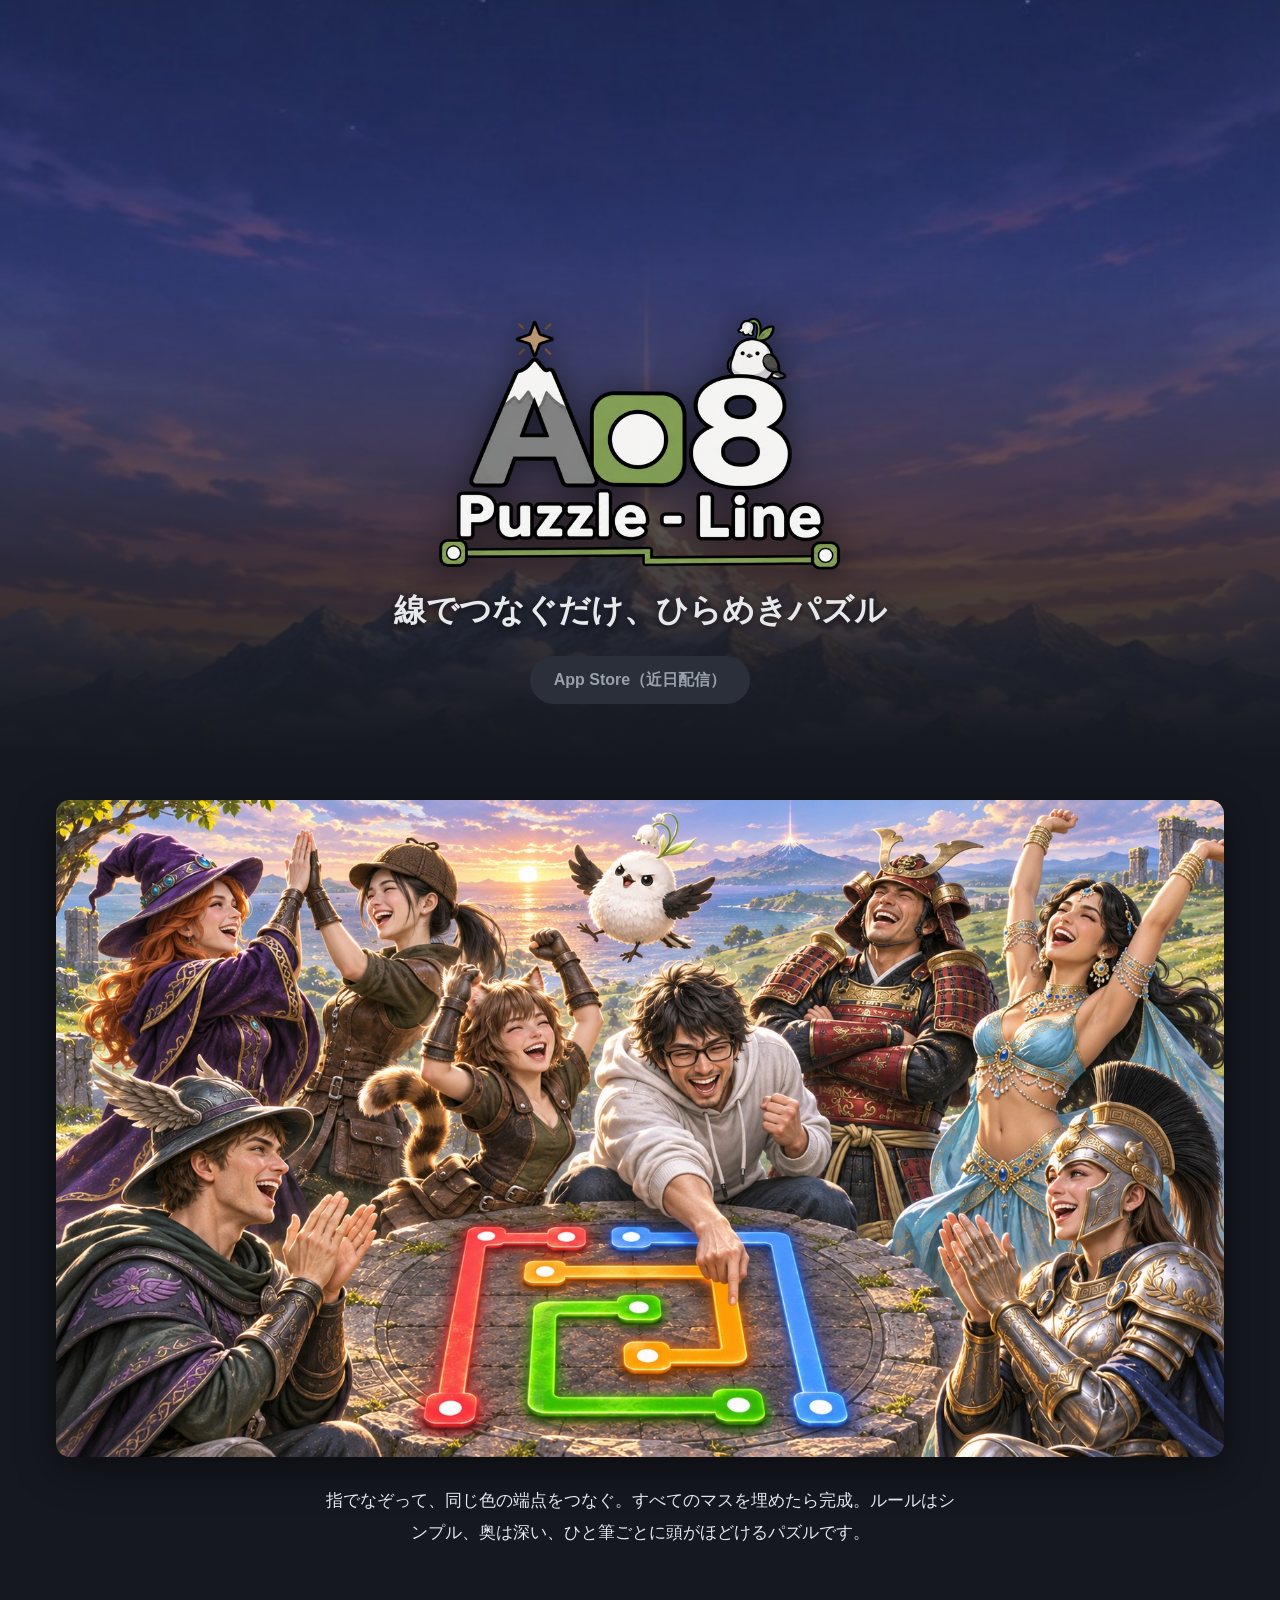
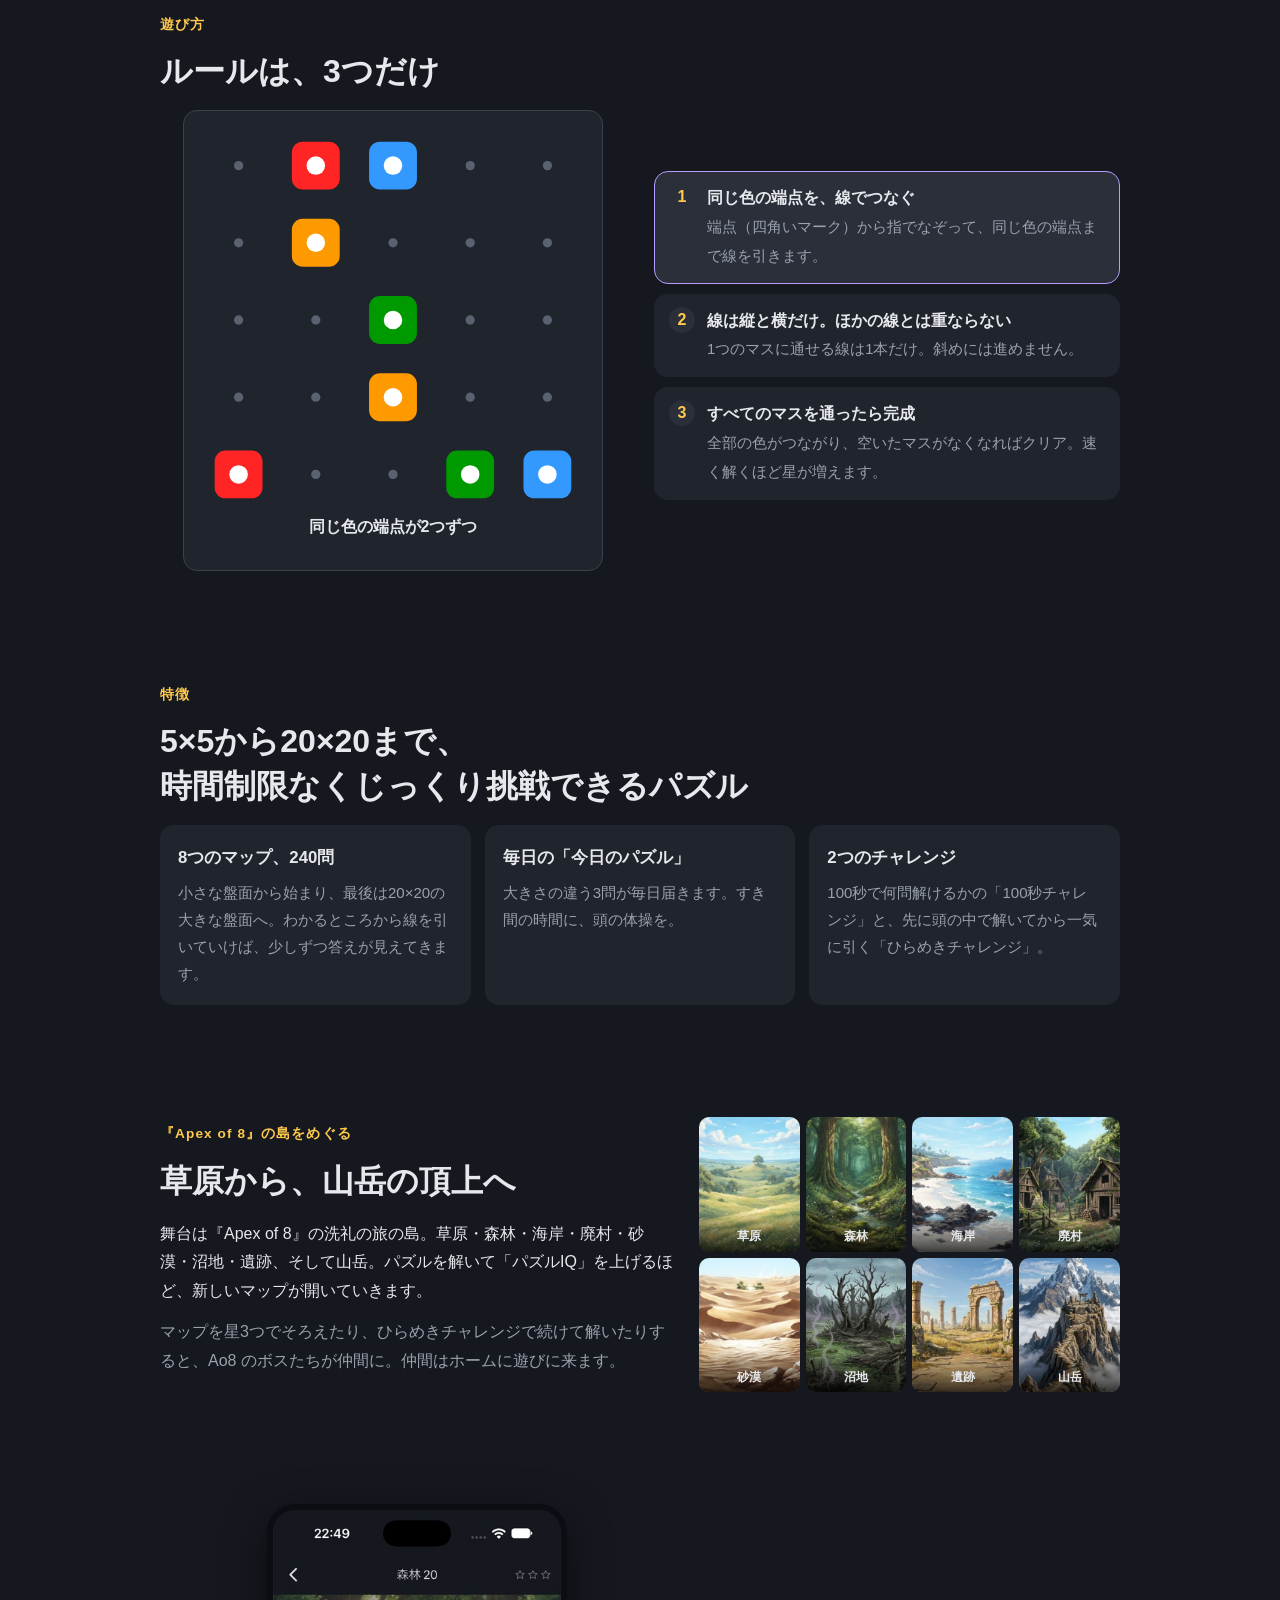
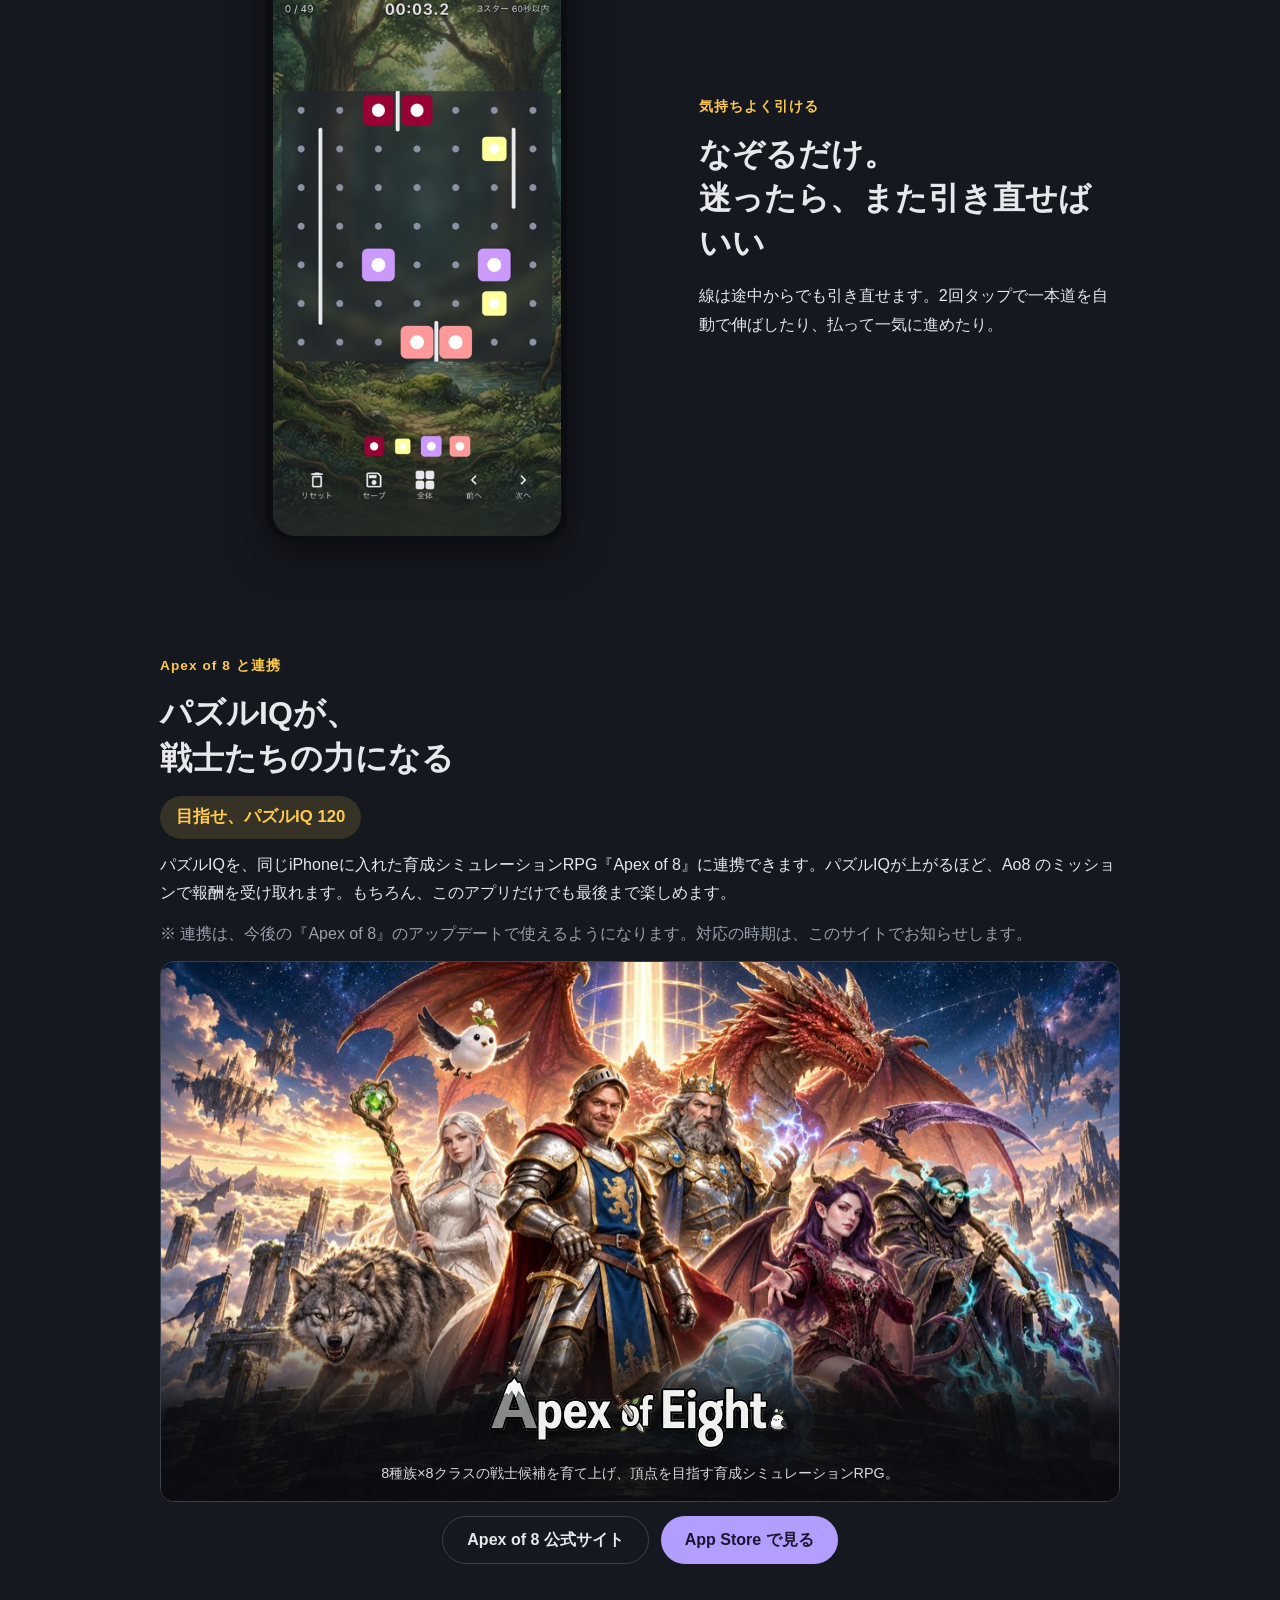
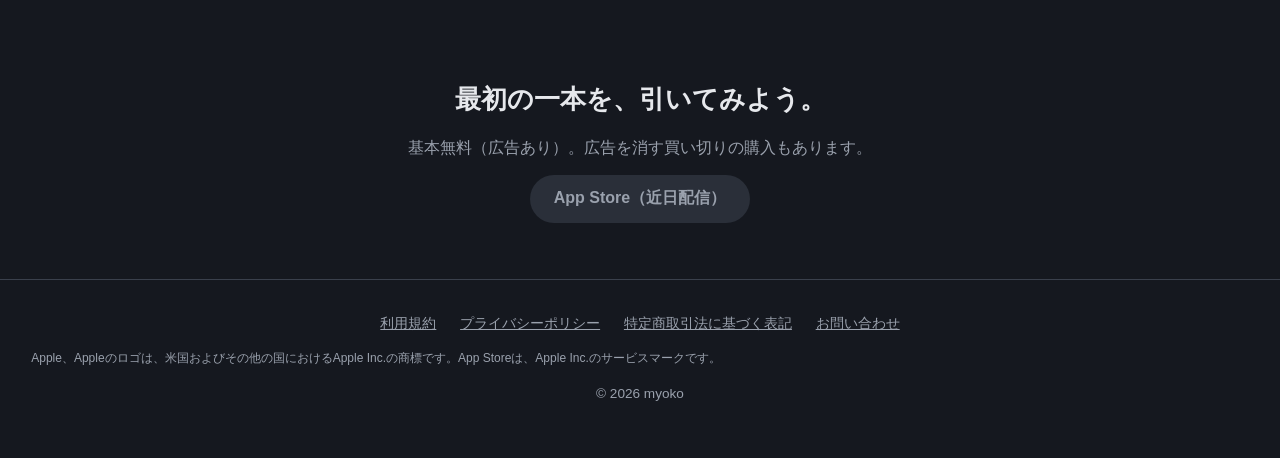
==== ao8line/index.html @ 6b2da0e9 "lineパズル関連ページを追加" ====
<!doctype html>
<html lang="ja">
<head>
  <meta charset="utf-8">
  <meta name="viewport" content="width=device-width, initial-scale=1">
  <title>Ao8 Puzzle - Line ― 線でつなぐだけ、ひらめきパズル</title>
  <meta name="description" content="同じ色の端点を線でつなぎ、すべてのマスを埋めるパズル。『Apex of 8』の島をめぐる8つのマップ、240問。パズルIQを上げて、Apex of 8 で使える報酬も。">
  <meta property="og:type" content="website">
  <meta property="og:title" content="Ao8 Puzzle - Line ― 線でつなぐだけ、ひらめきパズル">
  <meta property="og:description" content="同じ色の端点を線でつなぎ、すべてのマスを埋めるパズル。『Apex of 8』の島をめぐる8つのマップ、240問。">
  <meta property="og:url" content="https://m-yokom.github.io/ao8line/">
  <!-- リンクカード用の画像（1200×630。キービジュアル B2 の中央を切り出したもの） -->
  <meta property="og:image" content="https://m-yokom.github.io/ao8line/assets/img/ogp.jpg">
  <meta property="og:image:width" content="1200">
  <meta property="og:image:height" content="630">
  <meta name="twitter:card" content="summary_large_image">
  <meta name="theme-color" content="#15181f">
  <link rel="icon" href="assets/icon.png">
  <link rel="apple-touch-icon" href="assets/icon.png">
  <link rel="stylesheet" href="assets/style.css">
  <script src="assets/site.js" defer></script>
  <script src="assets/rules.js" defer></script>
</head>
<body class="lp">

<!-- ヒーロー -->
<header class="hero">
  <img class="logo" src="assets/logo.png" alt="Ao8 Puzzle - Line">
  <p class="catch">線でつなぐだけ、ひらめきパズル</p>
  <div class="store-buttons">
    <a class="btn" data-store="ios">App Storeでダウンロード</a>
  </div>
</header>

<!-- キービジュアル（docs/image_prompts.md §2）。assets/img/key_visual.jpg を置くと表示される。無い間は何も出さない -->
<div class="key-visual">
  <img src="assets/img/key_visual.jpg" alt="Apex of 8 の仲間たちが、線をつなぐパズルの完成を喜んでいるイラスト" onerror="this.remove();">
  <p class="lead">指でなぞって、同じ色の端点をつなぐ。すべてのマスを埋めたら完成。ルールはシンプル、奥は深い、ひと筆ごとに頭がほどけるパズルです。</p>
</div>

<!-- 遊び方（アニメーション） -->
<section id="rules">
  <div class="wrap">
    <p class="eyebrow">遊び方</p>
    <h2>ルールは、3つだけ</h2>
    <div class="rules">
      <div class="demo">
        <canvas id="rule-demo" aria-label="5×5の見本の問題を、同じ色の端点どうしを線でつないで解いていくアニメーション" role="img"></canvas>
        <p class="demo-caption" id="rule-caption" aria-live="polite">同じ色の端点が2つずつ</p>
      </div>
      <ol class="rule-list">
        <li><b>同じ色の端点を、線でつなぐ</b><span>端点（四角いマーク）から指でなぞって、同じ色の端点まで線を引きます。</span></li>
        <li><b>線は縦と横だけ。ほかの線とは重ならない</b><span>1つのマスに通せる線は1本だけ。斜めには進めません。</span></li>
        <li><b>すべてのマスを通ったら完成</b><span>全部の色がつながり、空いたマスがなくなればクリア。速く解くほど星が増えます。</span></li>
      </ol>
    </div>
  </div>
</section>

<!-- 特徴 -->
<section>
  <div class="wrap">
    <p class="eyebrow">特徴</p>
    <h2>5×5から20×20まで、<br>時間制限なくじっくり挑戦できるパズル</h2>
    <div class="points">
      <div class="point">
        <h3>8つのマップ、240問</h3>
        <p>小さな盤面から始まり、最後は20×20の大きな盤面へ。わかるところから線を引いていけば、少しずつ答えが見えてきます。</p>
      </div>
      <div class="point">
        <h3>毎日の「今日のパズル」</h3>
        <p>大きさの違う3問が毎日届きます。すき間の時間に、頭の体操を。</p>
      </div>
      <div class="point">
        <h3>2つのチャレンジ</h3>
        <p>100秒で何問解けるかの「100秒チャレンジ」と、先に頭の中で解いてから一気に引く「ひらめきチャレンジ」。</p>
      </div>
    </div>
  </div>
</section>

<!-- 島をめぐる -->
<section>
  <div class="wrap feature">
    <div>
      <p class="eyebrow">『Apex of 8』の島をめぐる</p>
      <h2>草原から、山岳の頂上へ</h2>
      <p>舞台は『Apex of 8』の洗礼の旅の島。草原・森林・海岸・廃村・砂漠・沼地・遺跡、そして山岳。パズルを解いて「パズルIQ」を上げるほど、新しいマップが開いていきます。</p>
      <p class="muted">マップを星3つでそろえたり、ひらめきチャレンジで続けて解いたりすると、Ao8 のボスたちが仲間に。仲間はホームに遊びに来ます。</p>
    </div>
    <div class="areas">
      <figure><img src="assets/img/area_grassland.jpg" alt="草原" loading="lazy"><figcaption>草原</figcaption></figure>
      <figure><img src="assets/img/area_forest.jpg" alt="森林" loading="lazy"><figcaption>森林</figcaption></figure>
      <figure><img src="assets/img/area_coast.jpg" alt="海岸" loading="lazy"><figcaption>海岸</figcaption></figure>
      <figure><img src="assets/img/area_ruined_village.jpg" alt="廃村" loading="lazy"><figcaption>廃村</figcaption></figure>
      <figure><img src="assets/img/area_desert.jpg" alt="砂漠" loading="lazy"><figcaption>砂漠</figcaption></figure>
      <figure><img src="assets/img/area_swamp.jpg" alt="沼地" loading="lazy"><figcaption>沼地</figcaption></figure>
      <figure><img src="assets/img/area_ruins.jpg" alt="遺跡" loading="lazy"><figcaption>遺跡</figcaption></figure>
      <figure><img src="assets/img/area_mountain.jpg" alt="山岳" loading="lazy"><figcaption>山岳</figcaption></figure>
    </div>
  </div>
</section>

<!-- 画面 -->
<section>
  <div class="wrap feature reverse">
    <div>
      <p class="eyebrow">気持ちよく引ける</p>
      <h2>なぞるだけ。<br>迷ったら、また引き直せばいい</h2>
      <p>線は途中からでも引き直せます。2回タップで一本道を自動で伸ばしたり、払って一気に進めたり。</p>
    </div>
    <div class="phone"><img src="assets/img/shot_puzzle.jpg" alt="パズル画面のスクリーンショット" loading="lazy"></div>
  </div>
</section>

<!-- Apex of 8 との連携 -->
<section id="ao8">
  <div class="wrap">
    <p class="eyebrow">Apex of 8 と連携</p>
    <h2>パズルIQが、<br>戦士たちの力になる</h2>
    <p class="goal">目指せ、パズルIQ 120</p>
    <p>パズルIQを、同じiPhoneに入れた育成シミュレーションRPG『Apex of 8』に連携できます。パズルIQが上がるほど、Ao8 のミッションで報酬を受け取れます。もちろん、このアプリだけでも最後まで楽しめます。</p>
    <p class="muted">※ 連携は、今後の『Apex of 8』のアップデートで使えるようになります。対応の時期は、このサイトでお知らせします。</p>
    <!-- Ao8 のキービジュアル・ロゴ（Ao8 の公開用サイト ao8/assets/ の縮小版） -->
    <a class="ao8-card" href="https://m-yokom.github.io/ao8/">
      <img class="ao8-kv" src="assets/img/ao8_key_visual.jpg" alt="Apex of 8 のキービジュアル" loading="lazy">
      <div class="ao8-body">
        <img class="ao8-logo" src="assets/img/ao8_logo.png" alt="Apex of 8">
        <p>8種族×8クラスの戦士候補を育て上げ、頂点を目指す育成シミュレーションRPG。</p>
      </div>
    </a>
    <div class="store-buttons ao8-buttons">
      <a class="btn secondary" href="https://m-yokom.github.io/ao8/">Apex of 8 公式サイト</a>
      <a class="btn" data-store="ao8" href="https://apps.apple.com/jp/app/id6827018106" target="_blank" rel="noopener">App Store で見る</a>
    </div>
  </div>
</section>

<!-- 最後の導線 -->
<section class="cta">
  <div class="wrap">
    <p class="catch">最初の一本を、引いてみよう。</p>
    <p class="muted">基本無料（広告あり）。広告を消す買い切りの購入もあります。</p>
    <div class="store-buttons">
      <a class="btn" data-store="ios">App Storeでダウンロード</a>
    </div>
  </div>
</section>

<footer>
  <p class="footer-links">
    <a href="legal/terms.html">利用規約</a>
    <a href="legal/privacy.html">プライバシーポリシー</a>
    <a href="legal/tokushoho.html">特定商取引法に基づく表記</a>
    <a href="legal/contact.html">お問い合わせ</a>
  </p>
  <p class="notice">Apple、Appleのロゴは、米国およびその他の国におけるApple Inc.の商標です。App Storeは、Apple Inc.のサービスマークです。</p>
  <p>&copy; 2026 myoko</p>
</footer>
</body>
</html>
---- ao8line/assets/style.css ----
/* Ao8 Puzzle - Line 公式サイト（LP・法務ページ共通）。色はアプリの配色（lib/ui/theme.dart）に合わせる */
:root {
  --bg: #15181f;
  --surface: #20242c;
  --surface2: #2a2f39;
  --line: #3a404c;
  --text: #e6e8ec;
  --muted: #9aa1ad;
  --star: #ffc94d;
  --accent: #b39dff;
  --radius: 14px;
  color-scheme: dark;
}
* { box-sizing: border-box; }
html { -webkit-text-size-adjust: 100%; }
body {
  margin: 0;
  background: var(--bg);
  color: var(--text);
  font-family: -apple-system, BlinkMacSystemFont, "Hiragino Sans", "Hiragino Kaku Gothic ProN", "Noto Sans JP", "Yu Gothic", sans-serif;
  line-height: 1.8;
  overflow-x: hidden;
}
a { color: var(--accent); }
img { max-width: 100%; height: auto; display: block; }

/* ---- 法務ページ ---- */
main.doc { max-width: 760px; margin: 0 auto; padding: 16px 16px 48px; }
header.site { padding: 8px 0 4px; font-weight: 700; }
header.site a { color: var(--text); text-decoration: none; display: inline-flex; align-items: center; gap: 8px; }
header.site img { width: 28px; height: 28px; border-radius: 7px; }
main.doc h1 { font-size: 1.5rem; line-height: 1.4; margin: 20px 0 4px; }
main.doc h2 { font-size: 1.1rem; margin: 32px 0 8px; padding-bottom: 4px; border-bottom: 1px solid var(--line); }
main.doc h3 { font-size: 1rem; margin: 20px 0 4px; }
.updated { color: var(--muted); font-size: .85rem; margin: 0 0 24px; }
main.doc ol, main.doc ul { padding-left: 1.4em; }
main.doc li { margin: 4px 0; }
.table-scroll { overflow-x: auto; margin: 12px 0; }
table { border-collapse: collapse; width: 100%; font-size: .92rem; }
th, td { border: 1px solid var(--line); padding: 8px 10px; text-align: left; vertical-align: top; }
th { background: var(--surface); white-space: nowrap; }
.doc-footer { margin-top: 48px; color: var(--muted); font-size: .85rem; text-align: center; }
.doc-footer a { color: var(--muted); margin: 0 8px; }

/* ---- LP ---- */
.lp section { padding: 56px 16px; }
.wrap { max-width: 960px; margin: 0 auto; }
.eyebrow { color: var(--star); font-weight: 700; font-size: .85rem; letter-spacing: .08em; margin: 0 0 4px; }
.lp h2 { font-size: clamp(1.4rem, 4.6vw, 2rem); line-height: 1.4; margin: 0 0 16px; }
.lp p { margin: 0 0 12px; }
.muted { color: var(--muted); }

.hero {
  position: relative;
  min-height: min(92vh, 760px);
  display: flex; flex-direction: column; align-items: center; justify-content: flex-end;
  text-align: center;
  padding: 48px 16px 56px;
  background: url("img/hero.jpg") center 30% / cover no-repeat;
}
.hero::after {
  content: ""; position: absolute; inset: 0;
  background: linear-gradient(180deg, rgba(21,24,31,0) 35%, rgba(21,24,31,.75) 75%, var(--bg) 100%);
}
.hero > * { position: relative; z-index: 1; }
.hero .logo { width: min(78vw, 420px); margin: 0 auto 12px; filter: drop-shadow(0 4px 16px rgba(0,0,0,.5)); }
.hero .catch { font-size: clamp(1.3rem, 5vw, 2rem); font-weight: 800; margin: 0 0 8px; text-shadow: 0 2px 8px rgba(0,0,0,.7); }
.hero .store-buttons { margin-top: 8px; }

.store-buttons { display: flex; flex-wrap: wrap; gap: 12px; justify-content: center; }
.btn {
  display: inline-flex; align-items: center; justify-content: center;
  min-height: 48px; padding: 0 24px; border-radius: 999px;
  background: var(--accent); color: #1a1530; font-weight: 800; text-decoration: none;
}
.btn[aria-disabled="true"] { background: var(--surface2); color: var(--muted); cursor: default; }
.btn.secondary { background: transparent; color: var(--text); border: 1px solid var(--line); }
.store-badge { height: 52px; width: auto; }

/* キービジュアル（16:9。スマートフォンでは中央を 4:3 で切り出す） */
.key-visual { max-width: 1200px; margin: 40px auto 0; padding: 0 16px; }
.key-visual .lead { max-width: 640px; margin: 28px auto 0; text-align: center; font-size: 1.05rem; line-height: 1.9; }
.lp .key-visual + section { padding-top: 64px; }
.key-visual img { width: 100%; aspect-ratio: 16 / 9; object-fit: cover; border-radius: var(--radius); box-shadow: 0 12px 40px rgba(0,0,0,.45); }
@media (max-width: 600px) { .key-visual img { aspect-ratio: 4 / 3; } }

/* ルール（アニメーション） */
.rules { display: grid; gap: 28px; align-items: center; }
.rules > *, .feature > *, .link-card > * { min-width: 0; }
@media (min-width: 760px) { .rules { grid-template-columns: 1fr 1fr; } }
.demo {
  background: var(--surface); border: 1px solid var(--line); border-radius: var(--radius);
  padding: 16px; max-width: 420px; width: 100%; margin: 0 auto;
}
.demo canvas { width: 100%; aspect-ratio: 1 / 1; display: block; }
.demo-caption { text-align: center; min-height: 1.8em; margin: 8px 0 0; font-weight: 700; }
.rule-list { list-style: none; padding: 0; margin: 0; counter-reset: rule; }
.rule-list li {
  counter-increment: rule; position: relative;
  padding: 12px 12px 12px 52px; margin: 0 0 10px;
  background: var(--surface); border-radius: var(--radius); border: 1px solid transparent;
  transition: border-color .3s, background .3s;
}
.rule-list li::before {
  content: counter(rule); position: absolute; left: 14px; top: 12px;
  width: 26px; height: 26px; border-radius: 50%;
  background: var(--surface2); color: var(--star); font-weight: 800; text-align: center; line-height: 26px;
}
.rule-list li.active { border-color: var(--accent); background: var(--surface2); }
.rule-list b { display: block; }
.rule-list span { color: var(--muted); font-size: .92rem; }

/* 特徴 */
.points { display: grid; gap: 14px; margin-top: 8px; }
@media (min-width: 760px) { .points { grid-template-columns: repeat(3, 1fr); } }
.point { background: var(--surface); border-radius: var(--radius); padding: 18px; }
.point h3 { margin: 0 0 6px; font-size: 1.05rem; }
.point p { margin: 0; color: var(--muted); font-size: .94rem; }

.feature { display: grid; gap: 24px; align-items: center; }
@media (min-width: 760px) { .feature { grid-template-columns: 1.1fr .9fr; } .feature.reverse > :first-child { order: 2; } }
.phone { max-width: 300px; margin: 0 auto; border-radius: 28px; overflow: hidden; border: 6px solid #0b0d12; box-shadow: 0 12px 40px rgba(0,0,0,.5); }

.areas { display: grid; grid-template-columns: repeat(4, 1fr); gap: 6px; }
.areas figure { margin: 0; position: relative; border-radius: 10px; overflow: hidden; aspect-ratio: 3 / 4; }
.areas img { width: 100%; height: 100%; object-fit: cover; }
.areas figcaption {
  position: absolute; left: 0; right: 0; bottom: 0; padding: 14px 4px 4px;
  font-size: .78rem; font-weight: 700; text-align: center;
  background: linear-gradient(transparent, rgba(0,0,0,.75));
}

.link-card {
  display: grid; gap: 16px; align-items: center;
  background: linear-gradient(135deg, var(--surface2), var(--surface));
  border: 1px solid var(--line); border-radius: var(--radius); padding: 20px;
}
@media (min-width: 760px) { .link-card { grid-template-columns: 1fr auto; } }
.link-card h3 { margin: 0 0 6px; }
.link-card p { margin: 0; color: var(--muted); }

.ao8-card {
  display: block; position: relative; margin-top: 8px;
  border-radius: var(--radius); overflow: hidden; border: 1px solid var(--line);
  color: var(--text); text-decoration: none; background: #0f1218;
}
.ao8-kv { width: 100%; aspect-ratio: 16 / 9; object-fit: cover; }
.ao8-body {
  position: absolute; left: 0; right: 0; bottom: 0; padding: 48px 16px 14px; text-align: center;
  background: linear-gradient(transparent, rgba(10,12,16,.92) 55%);
}
.ao8-logo { width: min(60%, 320px); margin: 0 auto 6px; filter: drop-shadow(0 2px 8px rgba(0,0,0,.6)); }
.ao8-body p { margin: 0; font-size: .9rem; color: #d6dae2; }
@media (max-width: 520px) {
  .ao8-body { position: static; background: #0f1218; padding: 12px 14px 16px; }
}
.ao8-buttons { margin-top: 14px; }

.goal {
  display: inline-block; margin: 0 0 16px; padding: 6px 16px; border-radius: 999px;
  background: rgba(255, 201, 77, .14); color: var(--star); font-weight: 800; font-size: 1.05rem;
}

.cta { text-align: center; }
.cta .catch { font-size: clamp(1.2rem, 4.4vw, 1.6rem); font-weight: 800; }

.lp footer { padding: 32px 16px 40px; text-align: center; color: var(--muted); font-size: .85rem; border-top: 1px solid var(--line); }
.footer-links a { color: var(--muted); margin: 0 10px; display: inline-block; }
.notice { max-width: 720px; margin: 12px auto; font-size: .75rem; }

@media (prefers-reduced-motion: reduce) {
  * { transition: none !important; animation: none !important; }
}
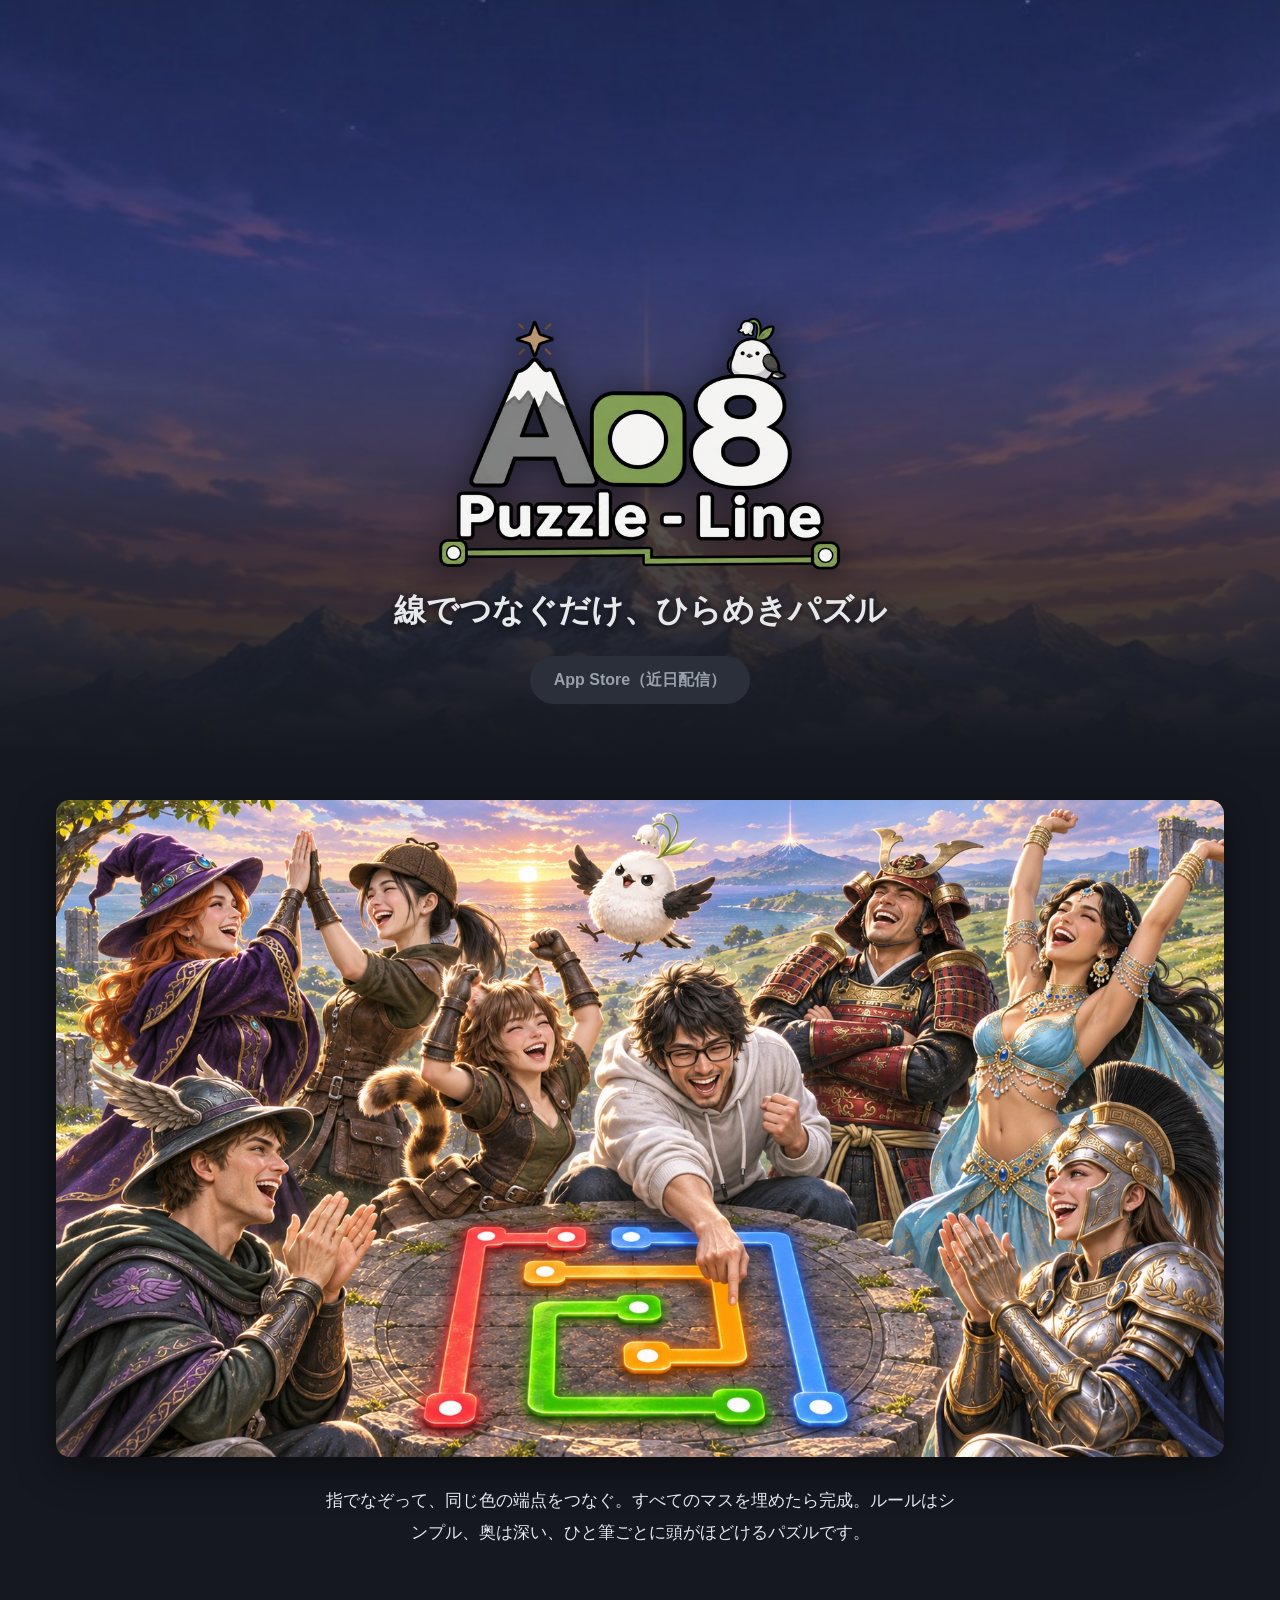
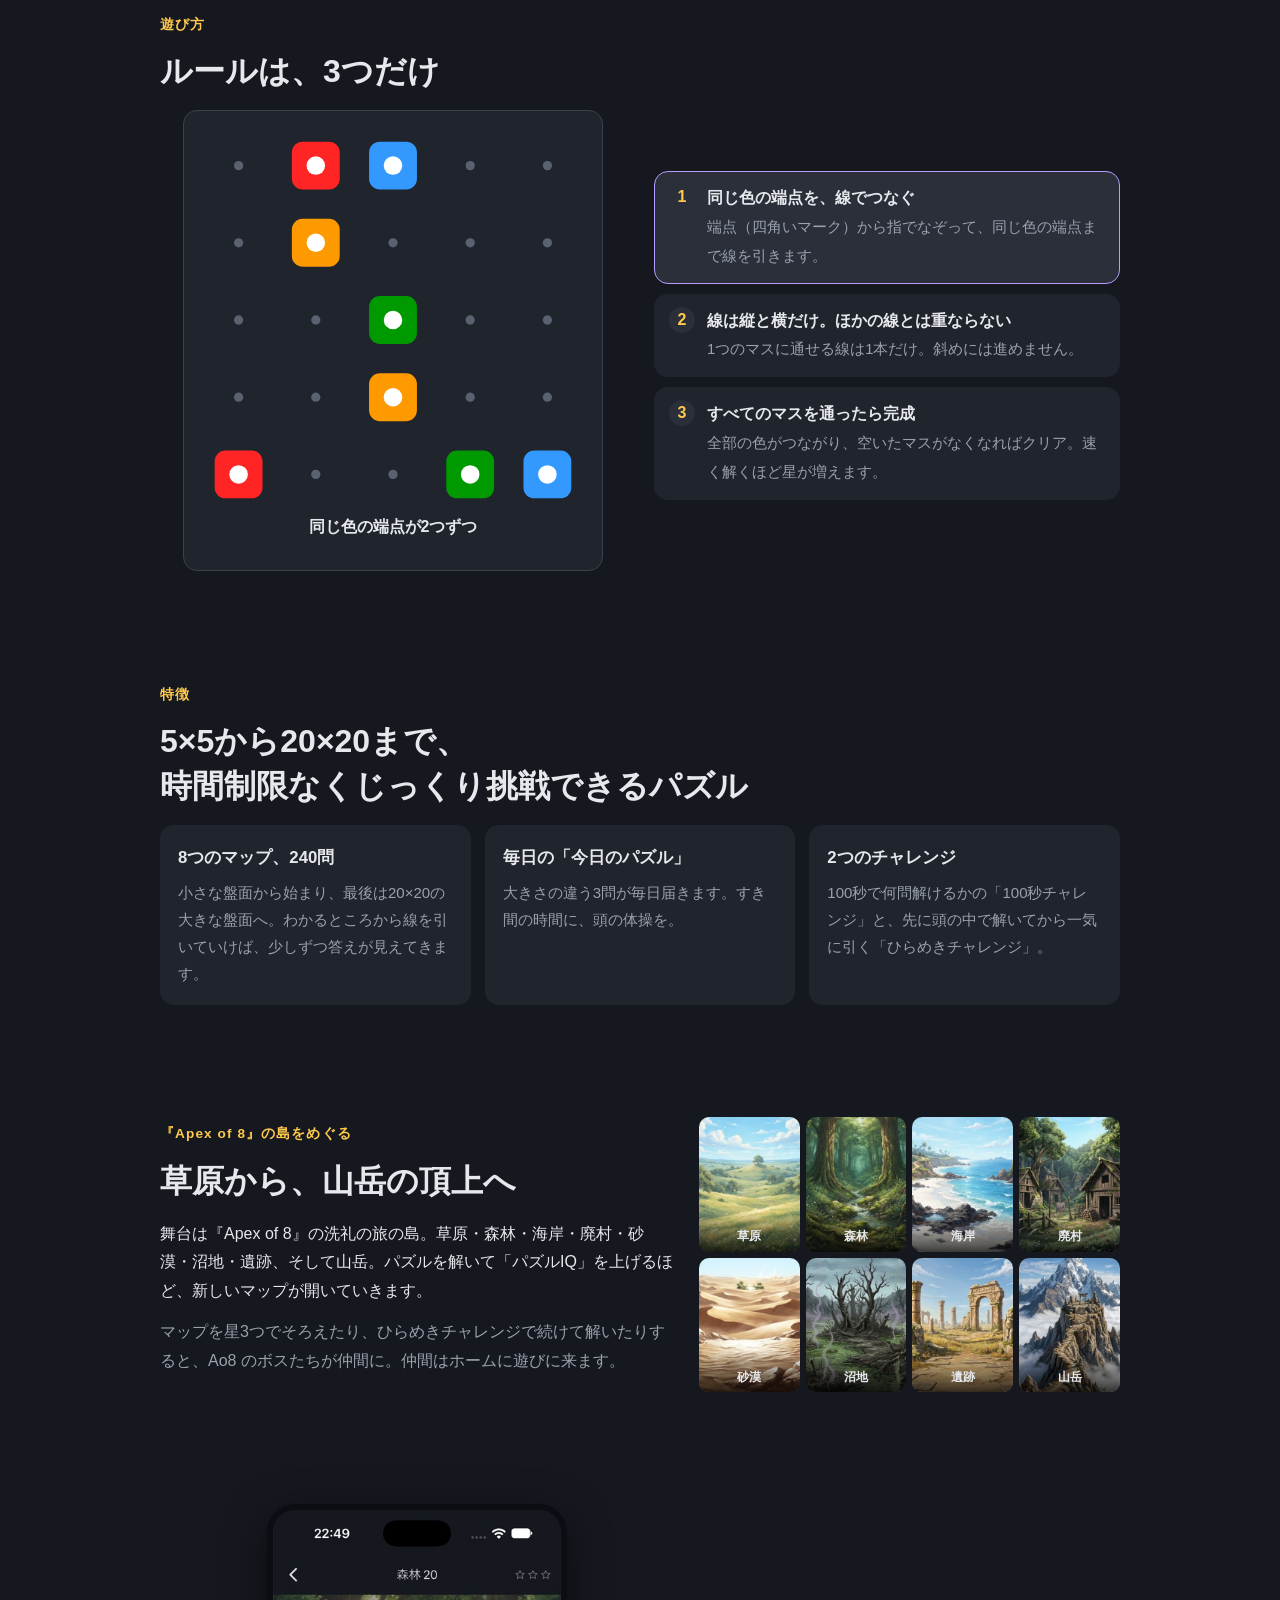
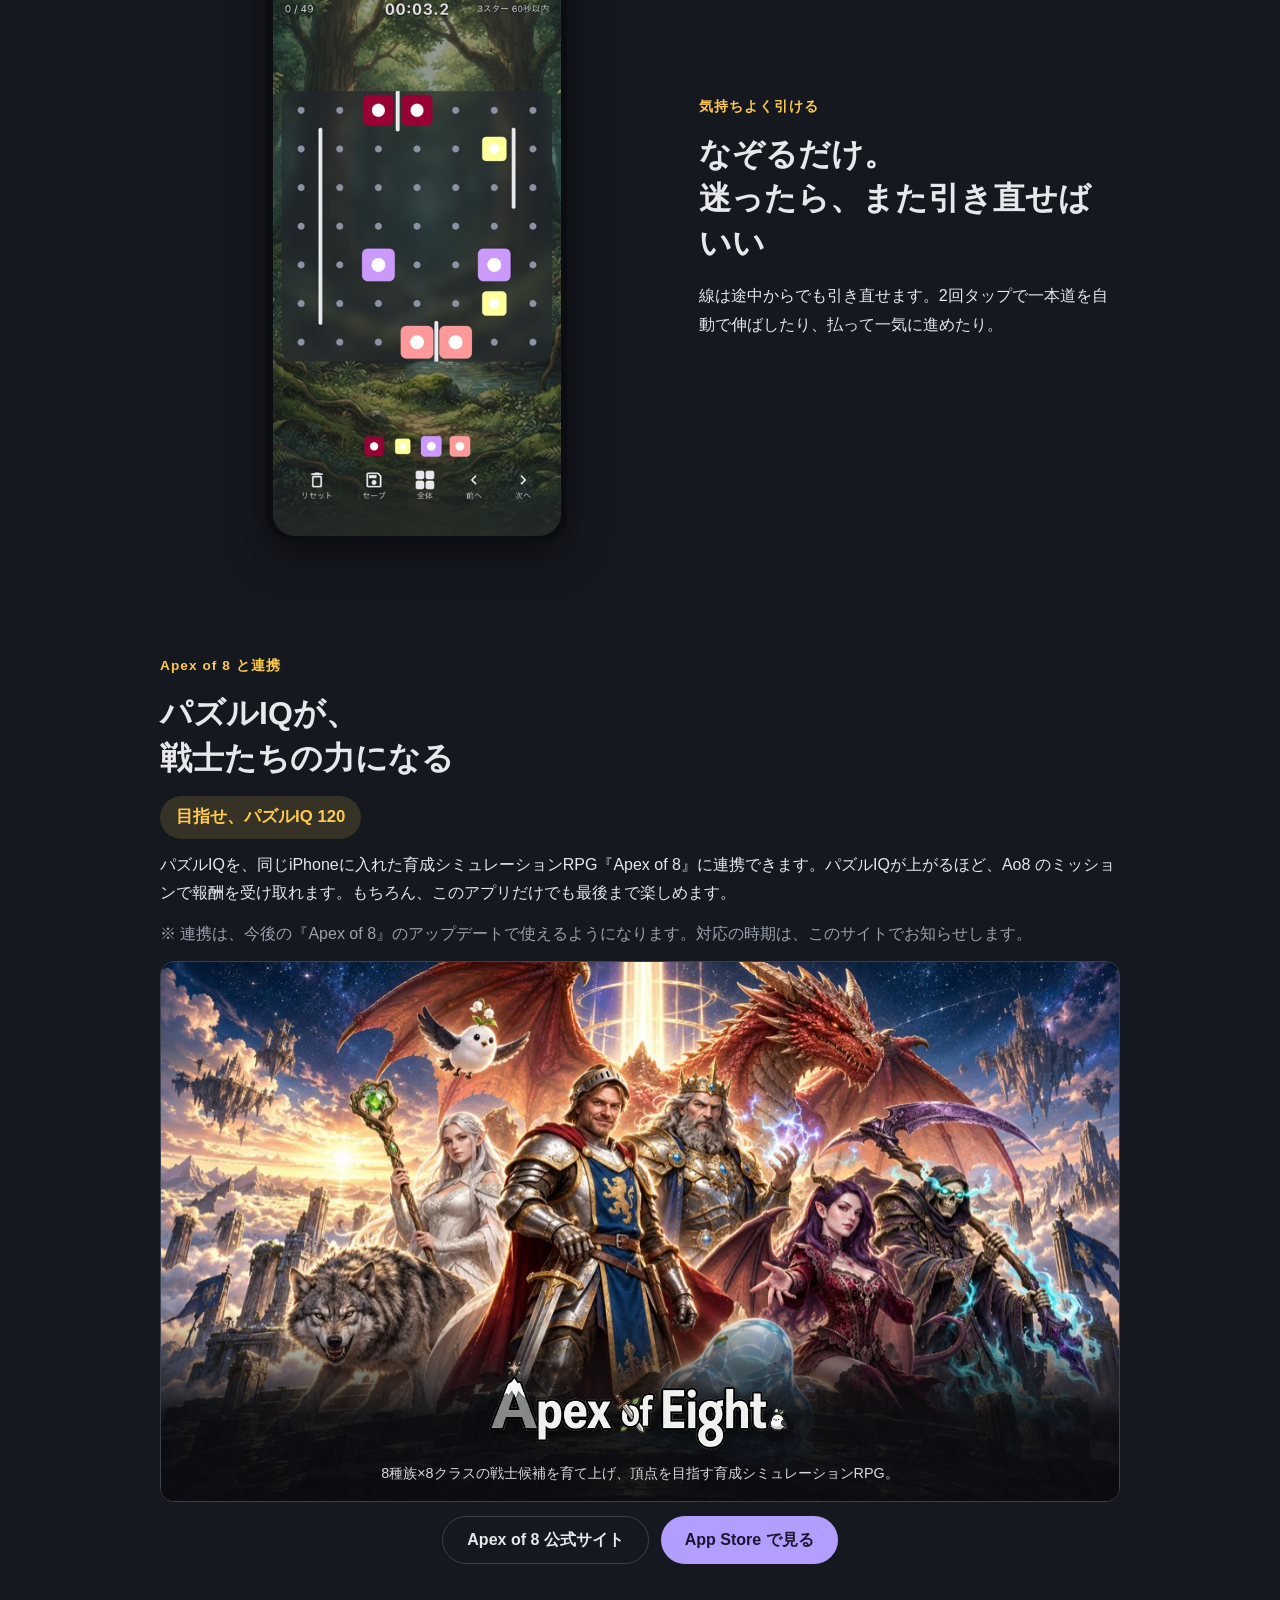
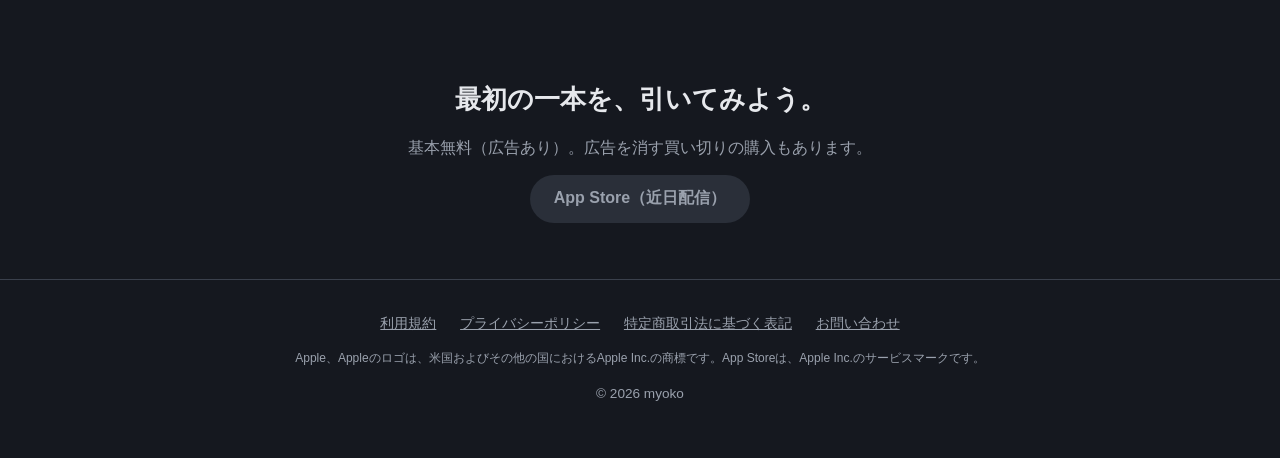
==== commit 9b8c76b0: "GA関連対応" ====
--- a/ao8line/index.html
+++ b/ao8line/index.html
@@ -18,6 +18,7 @@
   <link rel="icon" href="assets/icon.png">
   <link rel="apple-touch-icon" href="assets/icon.png">
   <link rel="stylesheet" href="assets/style.css">
+  <script src="assets/analytics.js"></script>
   <script src="assets/site.js" defer></script>
   <script src="assets/rules.js" defer></script>
 </head>
--- a/ao8line/assets/style.css
+++ b/ao8line/assets/style.css
@@ -166,7 +166,7 @@
 
 .lp footer { padding: 32px 16px 40px; text-align: center; color: var(--muted); font-size: .85rem; border-top: 1px solid var(--line); }
 .footer-links a { color: var(--muted); margin: 0 10px; display: inline-block; }
-.notice { max-width: 720px; margin: 12px auto; font-size: .75rem; }
+.lp .notice { max-width: 720px; margin: 12px auto; font-size: .75rem; } /* .lp p の margin に負けて左に寄らないよう .lp を付ける */
 
 @media (prefers-reduced-motion: reduce) {
   * { transition: none !important; animation: none !important; }
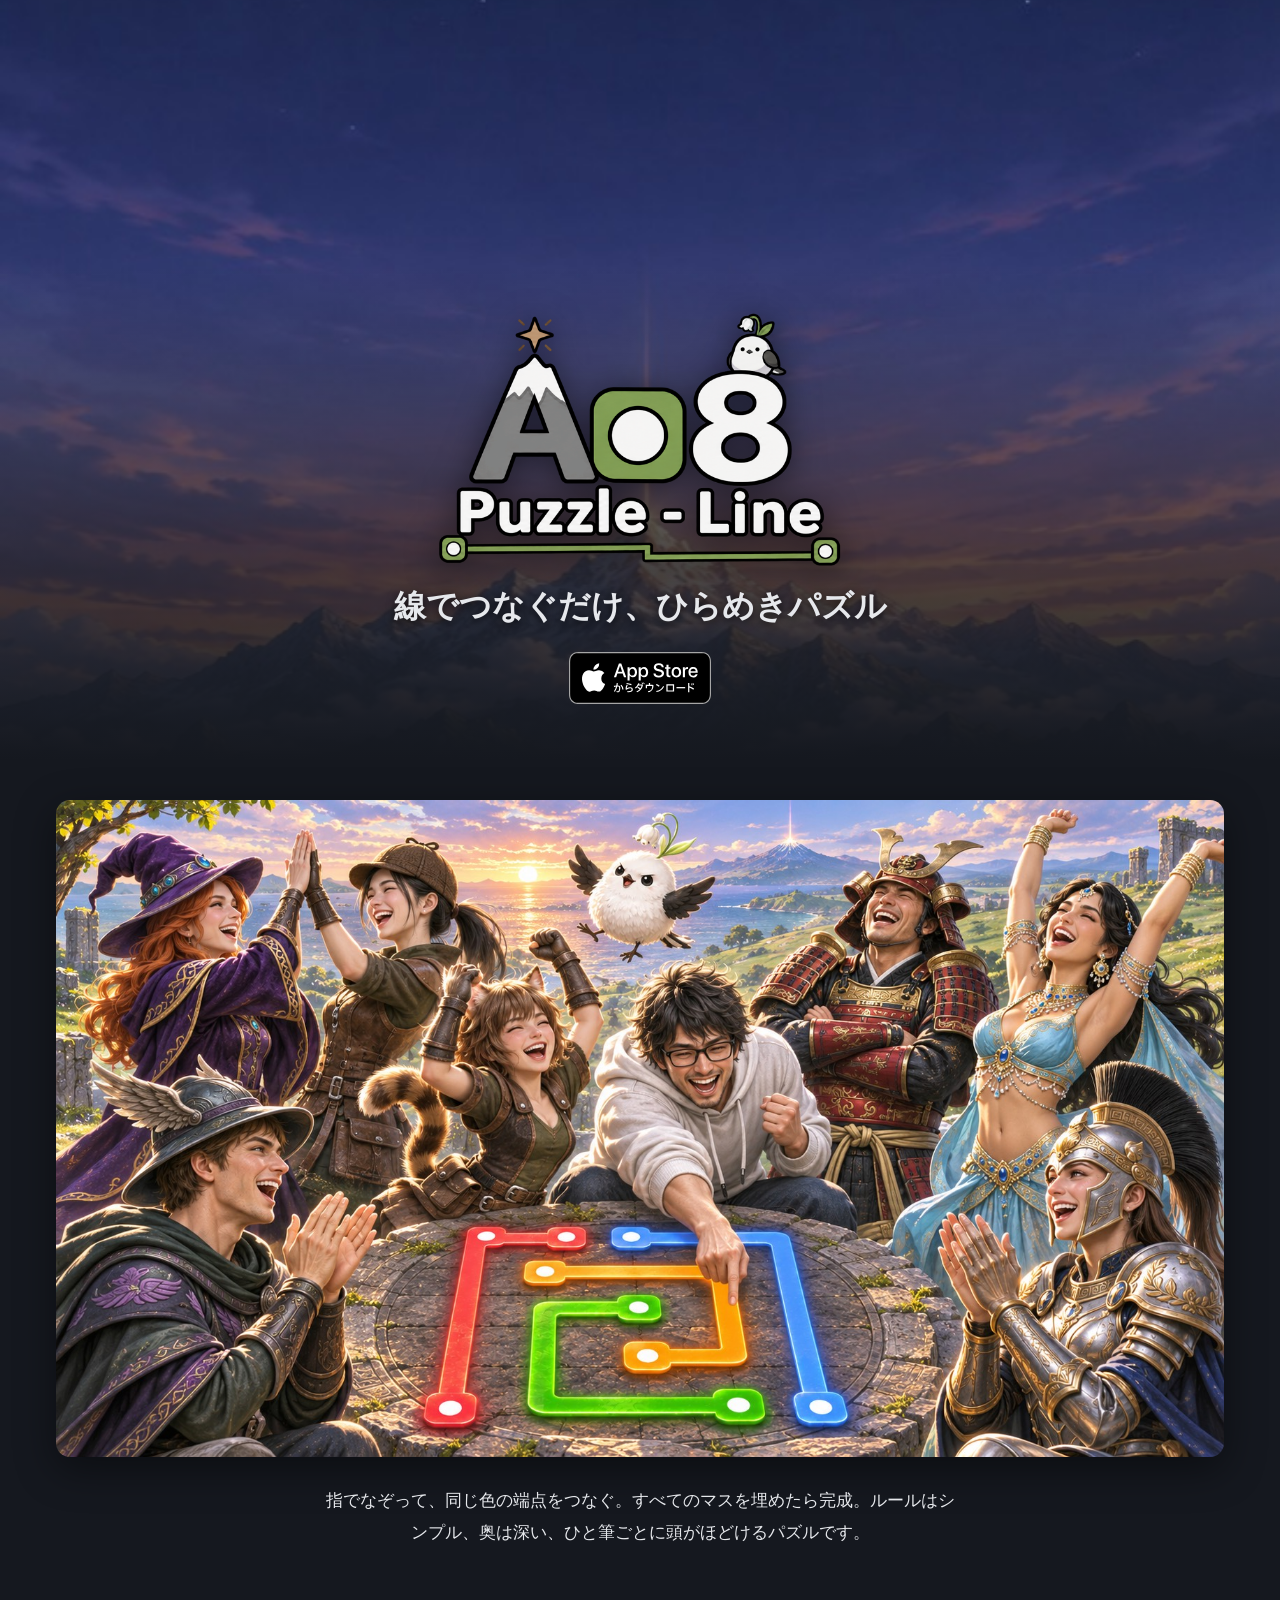
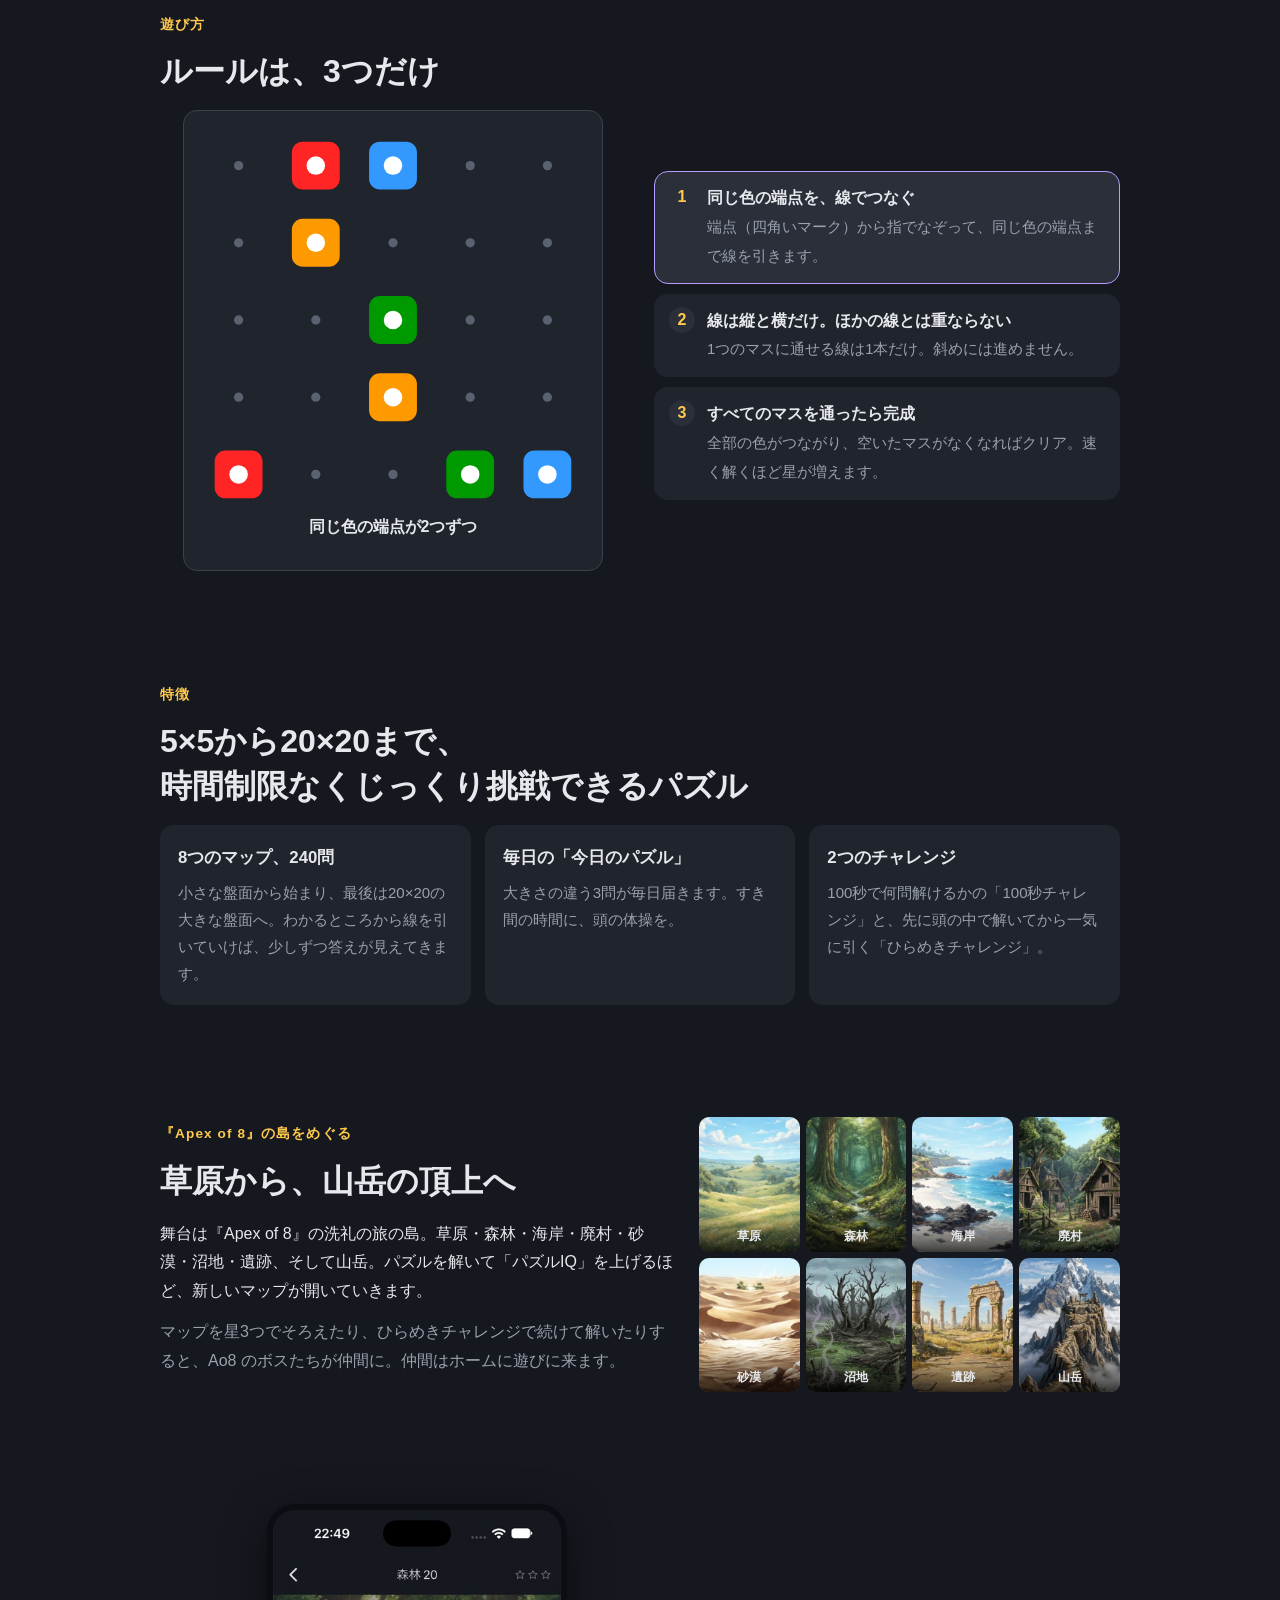
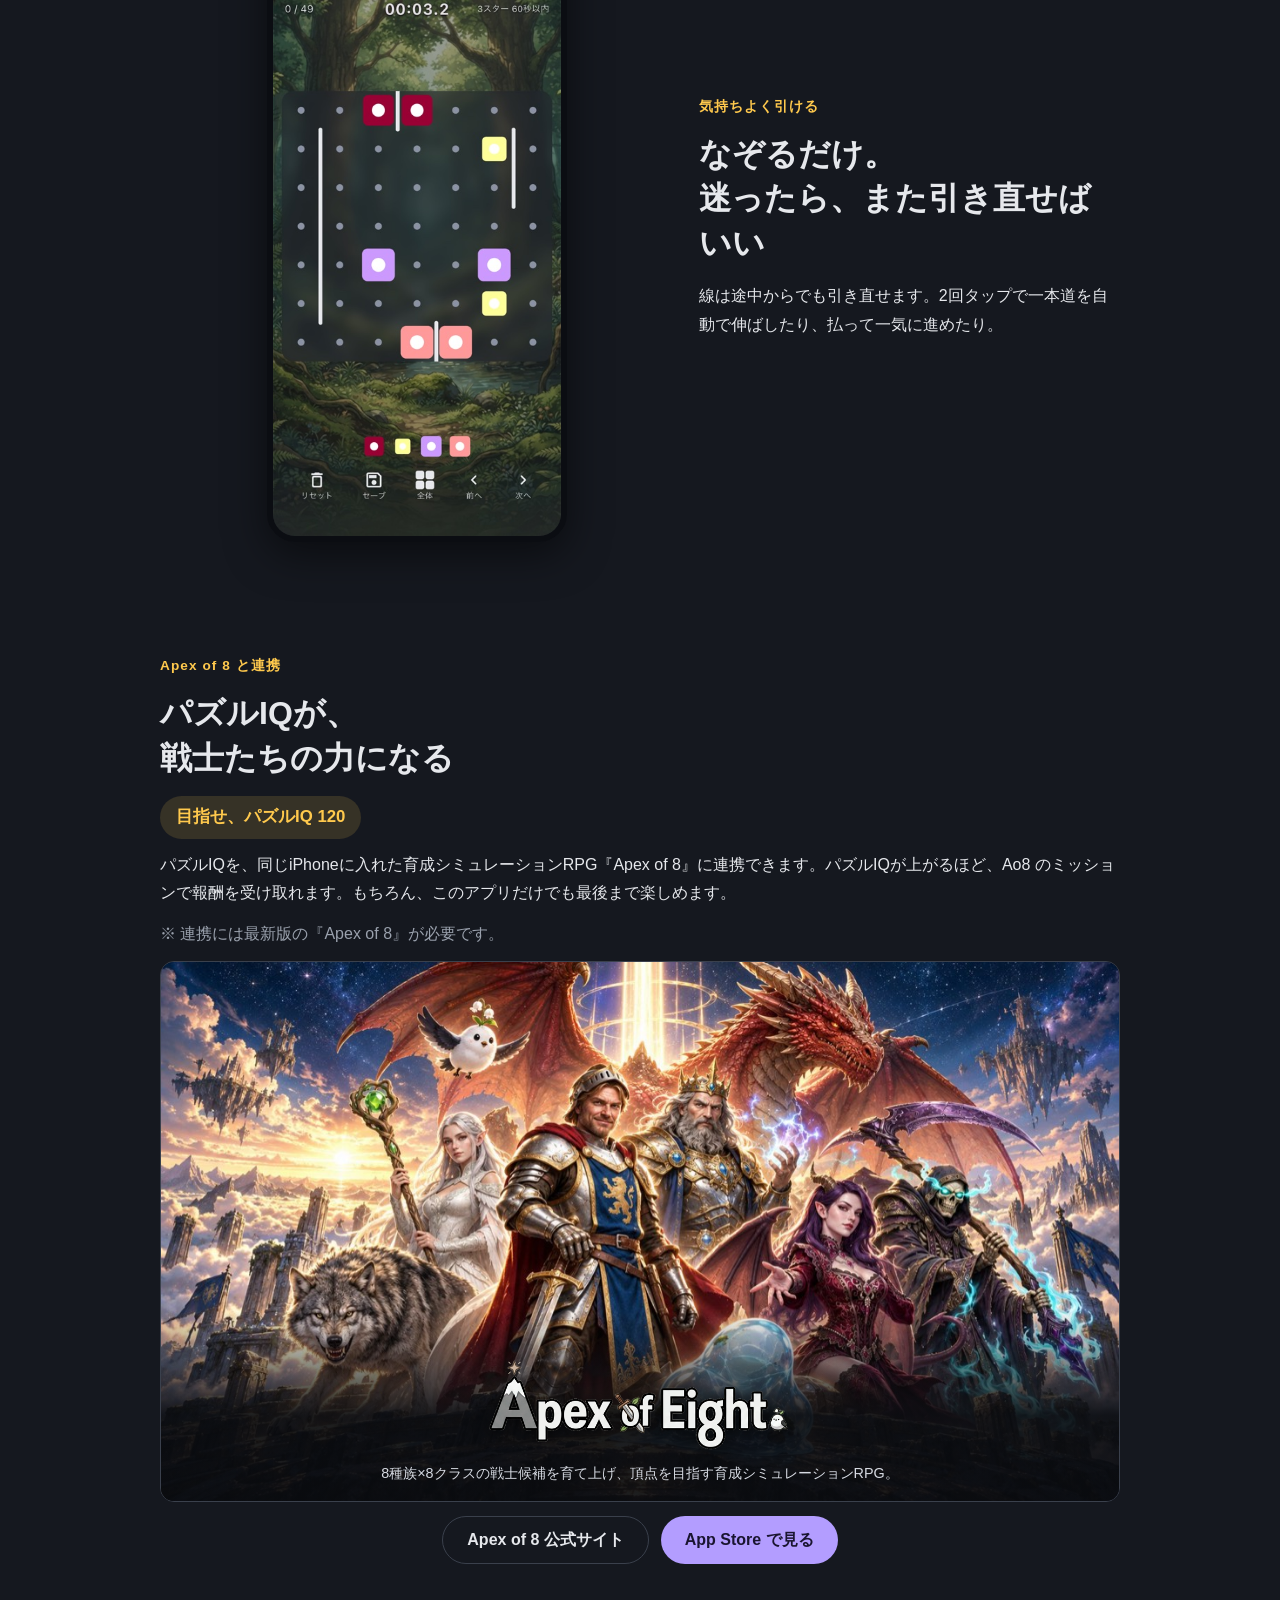
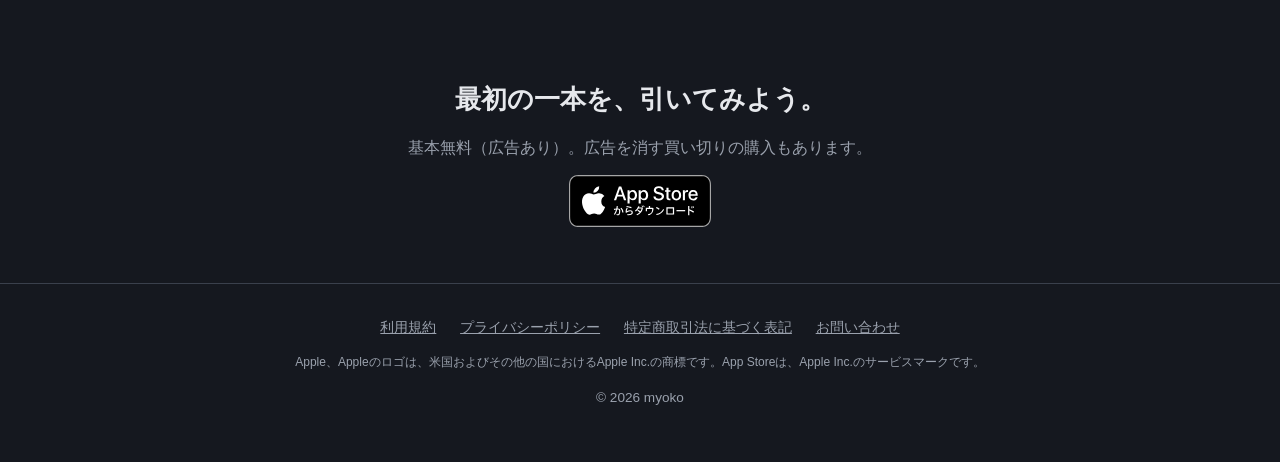
==== commit d22f5626: "Apex of 8 1.1.0 配信に合わせ Ao8 Puzzle - Line との連携を公開 - ao8: LPに連携の節・画像を追加 - ao8line: link.json を true に、" ====
--- a/ao8line/index.html
+++ b/ao8line/index.html
@@ -121,7 +121,7 @@
     <h2>パズルIQが、<br>戦士たちの力になる</h2>
     <p class="goal">目指せ、パズルIQ 120</p>
     <p>パズルIQを、同じiPhoneに入れた育成シミュレーションRPG『Apex of 8』に連携できます。パズルIQが上がるほど、Ao8 のミッションで報酬を受け取れます。もちろん、このアプリだけでも最後まで楽しめます。</p>
-    <p class="muted">※ 連携は、今後の『Apex of 8』のアップデートで使えるようになります。対応の時期は、このサイトでお知らせします。</p>
+    <p class="muted">※ 連携には最新版の『Apex of 8』が必要です。</p>
     <!-- Ao8 のキービジュアル・ロゴ（Ao8 の公開用サイト ao8/assets/ の縮小版） -->
     <a class="ao8-card" href="https://m-yokom.github.io/ao8/">
       <img class="ao8-kv" src="assets/img/ao8_key_visual.jpg" alt="Apex of 8 のキービジュアル" loading="lazy">
